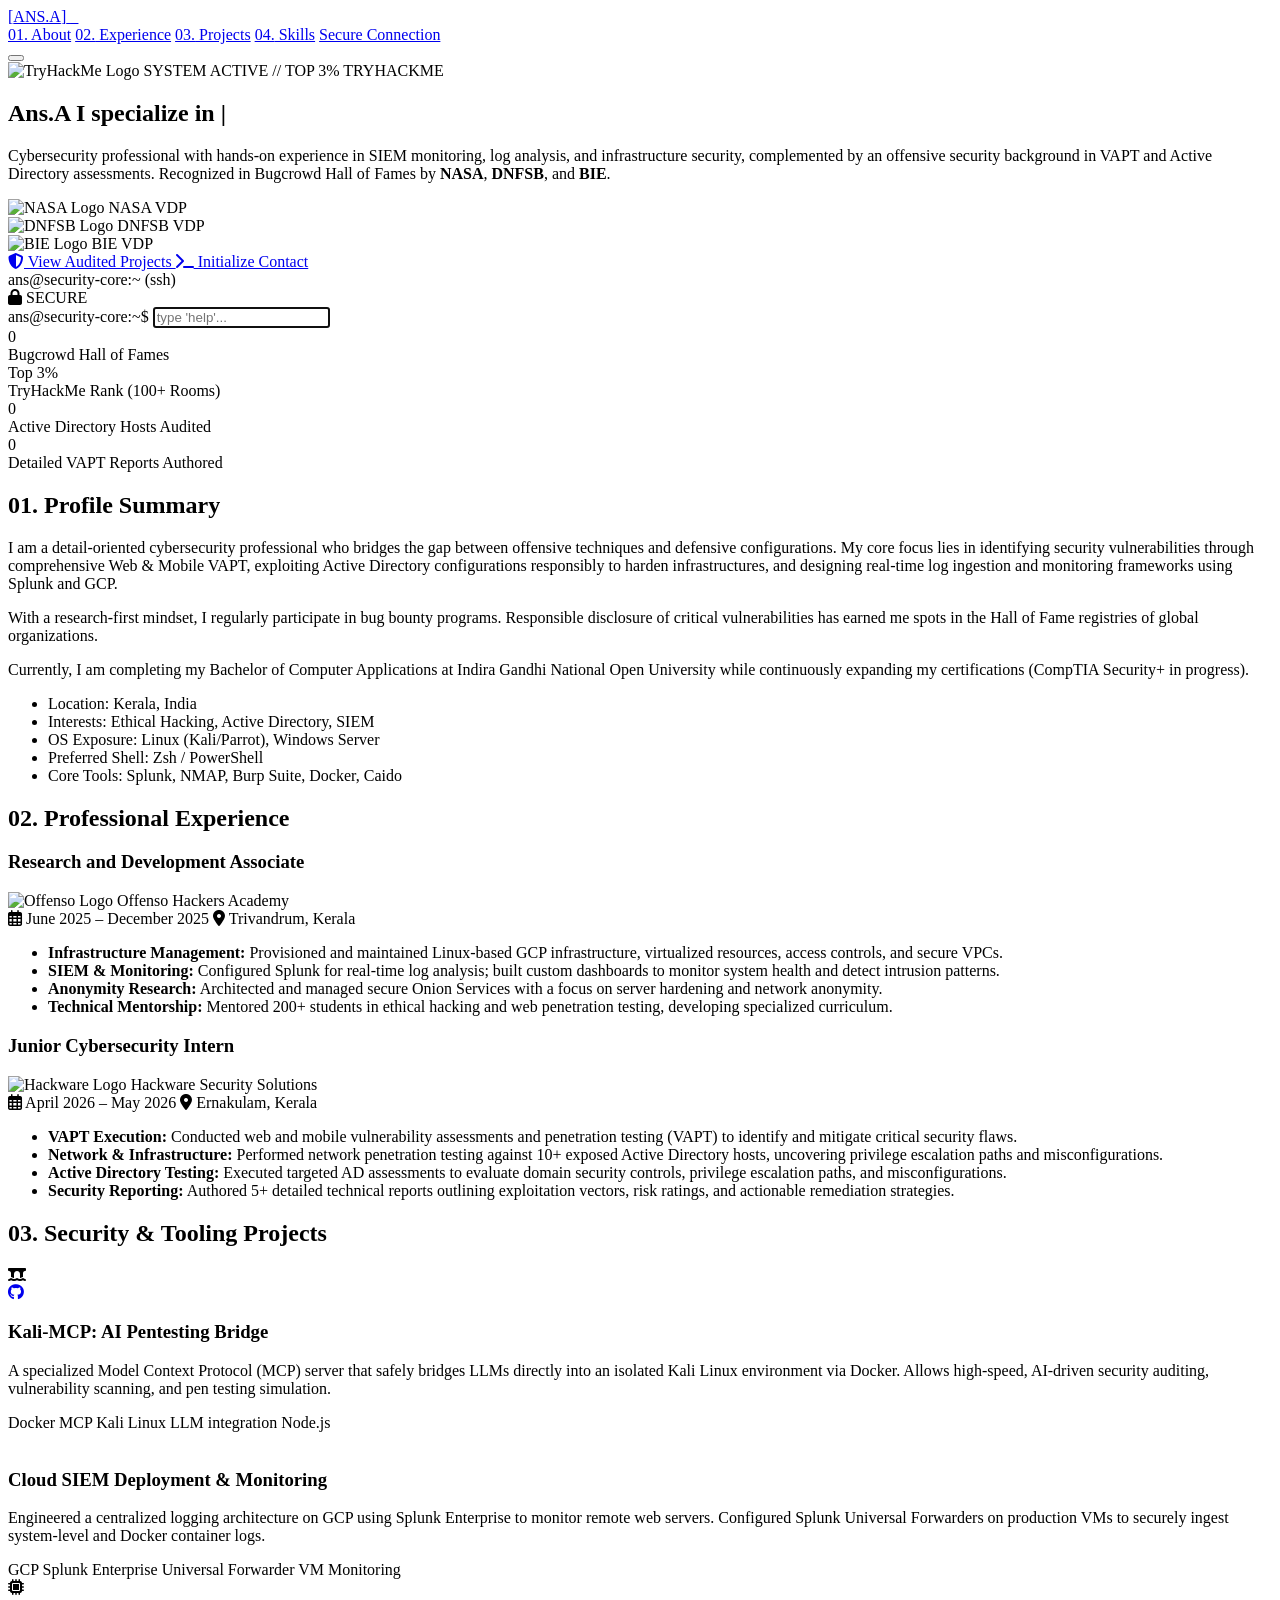
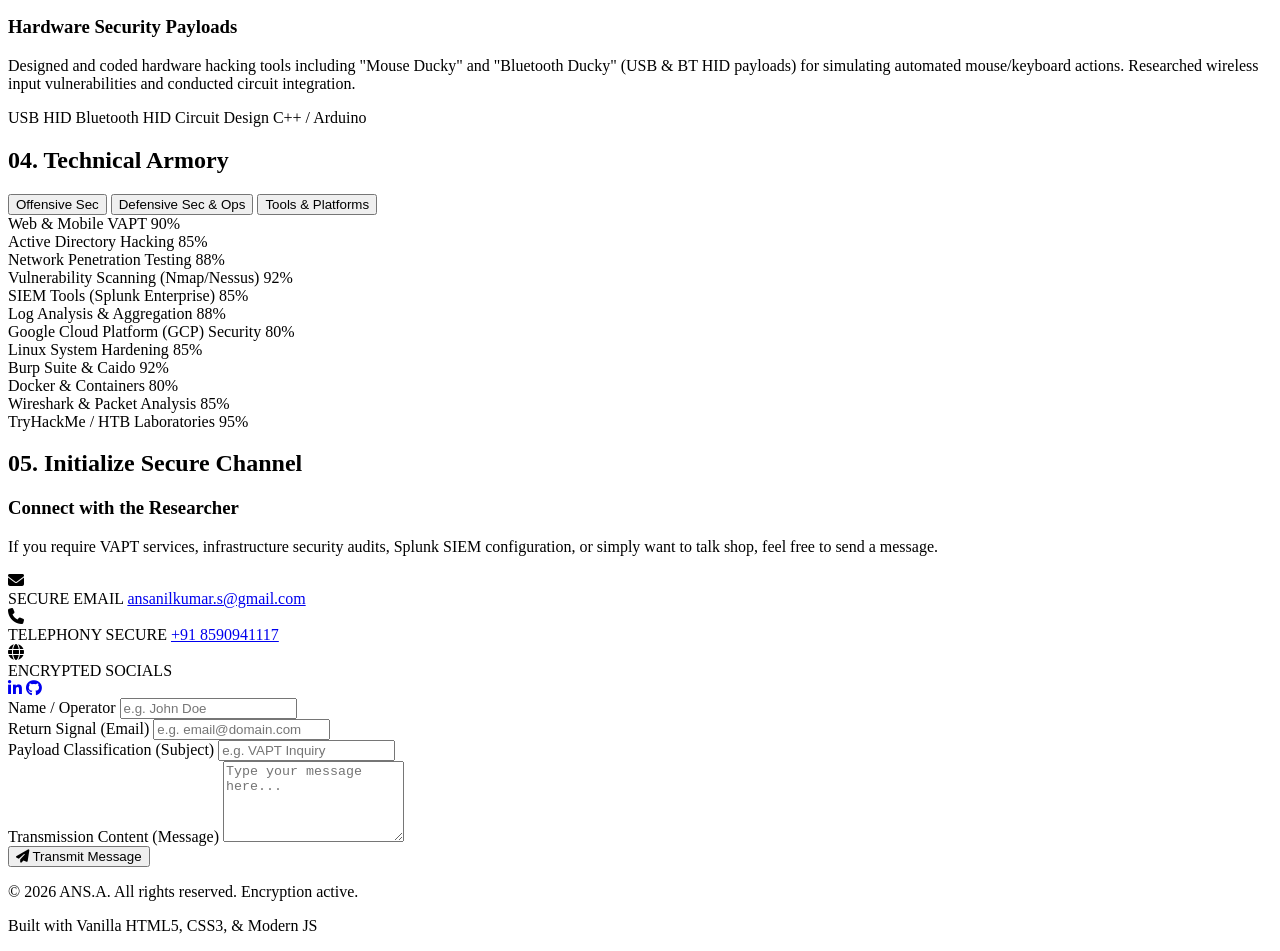
==== index.html @ 5388a801 "Add initial HTML structure for portfolio website This commit adds a complete HTML structure for a cy" ====
<!DOCTYPE html>
<html lang="en">
<head>
    <meta charset="UTF-8">
    <meta name="viewport" content="width=device-width, initial-scale=1.0">
    <meta name="description" content="ANS.A | Cybersecurity Professional & Offensive Security Researcher Portfolio. NASA, DNFSB, BIE Bugcrowd Hall of Famer.">
    <title>ANS.A // Cybersecurity Portfolio</title>
    <!-- Fonts -->
    <link rel="preconnect" href="https://fonts.googleapis.com">
    <link rel="preconnect" href="https://fonts.gstatic.com" crossorigin>
    <link href="https://fonts.googleapis.com/css2?family=Inter:wght@300;400;500;600;700&family=JetBrains+Mono:wght@400;500;700&family=Space+Grotesk:wght@400;500;600;700&display=swap" rel="stylesheet">
    <!-- FontAwesome for Icons -->
    <link rel="stylesheet" href="https://cdnjs.cloudflare.com/ajax/libs/font-awesome/6.4.0/css/all.min.css">
    <!-- Custom Style Sheet -->
    <link rel="stylesheet" href="style.css">
</head>
<body>
    <!-- Cyber Grid Background Overlay -->
    <div class="cyber-grid"></div>
    <div class="glow-orb orb-1"></div>
    <div class="glow-orb orb-2"></div>

    <!-- Header Navigation -->
    <header class="header">
        <div class="container nav-container">
            <a href="#" class="logo">
                <span class="logo-accent">[</span>ANS.A<span class="logo-accent">]</span>
                <span class="cursor-blink">_</span>
            </a>
            
            <nav class="nav-menu" id="navMenu">
                <a href="#about" class="nav-link"><span class="nav-number">01.</span> About</a>
                <a href="#experience" class="nav-link"><span class="nav-number">02.</span> Experience</a>
                <a href="#projects" class="nav-link"><span class="nav-number">03.</span> Projects</a>
                <a href="#skills" class="nav-link"><span class="nav-number">04.</span> Skills</a>
                <a href="#contact" class="nav-link btn-glow-nav">Secure Connection</a>
            </nav>

            <button class="nav-toggle" id="navToggle" aria-label="Toggle menu">
                <span class="bar"></span>
                <span class="bar"></span>
                <span class="bar"></span>
            </button>
        </div>
    </header>

    <!-- Main Content -->
    <main>
        <!-- Hero Section -->
        <section class="hero-section" id="hero">
            <div class="container hero-container">
                <div class="hero-content">
                    <div class="status-indicator">
                        <img src="https://tryhackme.com/static/img/favicon.png" alt="TryHackMe Logo" class="status-icon">
                        <span class="status-dot animate-pulse"></span>
                        <span class="status-text">SYSTEM ACTIVE // TOP 3% TRYHACKME</span>
                    </div>
                    
                    <h1 class="hero-title">
                        Ans.A
                        <span class="hero-subtitle-block">
                            I specialize in <span class="typewriter" id="typewriter"></span><span class="cursor-blink">|</span>
                        </span>
                    </h1>
                    
                    <p class="hero-description">
                        Cybersecurity professional with hands-on experience in SIEM monitoring, log analysis, and infrastructure security, complemented by an offensive security background in VAPT and Active Directory assessments. Recognized in Bugcrowd Hall of Fames by <strong>NASA</strong>, <strong>DNFSB</strong>, and <strong>BIE</strong>.
                    </p>
                    
                    <div class="hall-of-fame-badges">
                        <div class="badge" title="NASA Vulnerability Disclosure Program Hall of Fame">
                            <img src="https://upload.wikimedia.org/wikipedia/commons/e/e5/NASA_logo.svg" alt="NASA Logo" class="badge-img">
                            <span class="badge-text">NASA VDP</span>
                        </div>
                        <div class="badge" title="Defense Nuclear Facilities Safety Board VDP Hall of Fame">
                            <img src="https://upload.wikimedia.org/wikipedia/commons/8/88/Seal_of_the_Defense_Nuclear_Facilities_Safety_Board.png" alt="DNFSB Logo" class="badge-img">
                            <span class="badge-text">DNFSB VDP</span>
                        </div>
                        <div class="badge" title="Bureau of Indian Education VDP Hall of Fame">
                            <img src="https://upload.wikimedia.org/wikipedia/commons/9/91/BureauIndianEducationSeal.png" alt="BIE Logo" class="badge-img">
                            <span class="badge-text">BIE VDP</span>
                        </div>
                    </div>

                    <div class="hero-ctas">
                        <a href="#projects" class="btn btn-primary">
                            <i class="fa-solid fa-shield-halved"></i> View Audited Projects
                        </a>
                        <a href="#contact" class="btn btn-secondary">
                            <i class="fa-solid fa-terminal"></i> Initialize Contact
                        </a>
                    </div>
                </div>

                <!-- Interactive Terminal Widget -->
                <div class="terminal-widget">
                    <div class="terminal-header">
                        <div class="terminal-buttons">
                            <span class="t-btn close"></span>
                            <span class="t-btn minimize"></span>
                            <span class="t-btn maximize"></span>
                        </div>
                        <div class="terminal-title">ans@security-core:~ (ssh)</div>
                        <div class="terminal-status"><i class="fa-solid fa-lock text-green"></i> SECURE</div>
                    </div>
                    <div class="terminal-body" id="terminalBody">
                        <!-- Initial booting log text will be inserted by JS -->
                    </div>
                    <div class="terminal-input-line">
                        <span class="terminal-prompt">ans@security-core:~$</span>
                        <input type="text" id="terminalInput" autocomplete="off" autofocus placeholder="type 'help'...">
                    </div>
                </div>
            </div>
        </section>

        <!-- Stats Section -->
        <section class="stats-section">
            <div class="container stats-grid">
                <div class="stat-card">
                    <div class="stat-value" data-count="3">0</div>
                    <div class="stat-label">Bugcrowd Hall of Fames</div>
                </div>
                <div class="stat-card">
                    <div class="stat-value" data-count="3">Top 3%</div>
                    <div class="stat-label">TryHackMe Rank (100+ Rooms)</div>
                </div>
                <div class="stat-card">
                    <div class="stat-value" data-count="10">0</div>
                    <div class="stat-label">Active Directory Hosts Audited</div>
                </div>
                <div class="stat-card">
                    <div class="stat-value" data-count="5">0</div>
                    <div class="stat-label">Detailed VAPT Reports Authored</div>
                </div>
            </div>
        </section>

        <!-- About Section -->
        <section class="about-section" id="about">
            <div class="container">
                <h2 class="section-title"><span class="title-number">01.</span> Profile Summary</h2>
                <div class="about-grid">
                    <div class="about-text">
                        <p>
                            I am a detail-oriented cybersecurity professional who bridges the gap between offensive techniques and defensive configurations. My core focus lies in identifying security vulnerabilities through comprehensive Web & Mobile VAPT, exploiting Active Directory configurations responsibly to harden infrastructures, and designing real-time log ingestion and monitoring frameworks using Splunk and GCP.
                        </p>
                        <p>
                            With a research-first mindset, I regularly participate in bug bounty programs. Responsible disclosure of critical vulnerabilities has earned me spots in the Hall of Fame registries of global organizations.
                        </p>
                        <p>
                            Currently, I am completing my Bachelor of Computer Applications at Indira Gandhi National Open University while continuously expanding my certifications (CompTIA Security+ in progress).
                        </p>
                    </div>
                    <div class="about-card-display">
                        <div class="terminal-mini-card">
                            <div class="card-bar">
                                <span class="dot"></span><span class="dot"></span><span class="dot"></span>
                            </div>
                            <ul class="meta-list">
                                <li><span class="meta-label">Location:</span> Kerala, India</li>
                                <li><span class="meta-label">Interests:</span> Ethical Hacking, Active Directory, SIEM</li>
                                <li><span class="meta-label">OS Exposure:</span> Linux (Kali/Parrot), Windows Server</li>
                                <li><span class="meta-label">Preferred Shell:</span> Zsh / PowerShell</li>
                                <li><span class="meta-label">Core Tools:</span> Splunk, NMAP, Burp Suite, Docker, Caido</li>
                            </ul>
                        </div>
                    </div>
                </div>
            </div>
        </section>

        <!-- Experience Section -->
        <section class="experience-section" id="experience">
            <div class="container">
                <h2 class="section-title"><span class="title-number">02.</span> Professional Experience</h2>
                <div class="timeline">
                    <!-- Experience 1 -->
                    <div class="timeline-item">
                        <div class="timeline-dot"></div>
                        <div class="timeline-content">
                            <div class="timeline-header-block">
                                <div>
                                    <h3 class="job-title">Research and Development Associate</h3>
                                    <div class="company-row">
                                        <img src="https://www.farhanbinfazil.in/offenso-logo.webp" alt="Offenso Logo" class="company-logo">
                                        <span class="company-name">Offenso Hackers Academy</span>
                                    </div>
                                </div>
                            </div>
                            <div class="job-meta">
                                <span class="job-duration"><i class="fa-regular fa-calendar-days"></i> June 2025 – December 2025</span>
                                <span class="job-location"><i class="fa-solid fa-location-dot"></i> Trivandrum, Kerala</span>
                            </div>
                            <ul class="job-details">
                                <li><strong>Infrastructure Management:</strong> Provisioned and maintained Linux-based GCP infrastructure, virtualized resources, access controls, and secure VPCs.</li>
                                <li><strong>SIEM & Monitoring:</strong> Configured Splunk for real-time log analysis; built custom dashboards to monitor system health and detect intrusion patterns.</li>
                                <li><strong>Anonymity Research:</strong> Architected and managed secure Onion Services with a focus on server hardening and network anonymity.</li>
                                <li><strong>Technical Mentorship:</strong> Mentored 200+ students in ethical hacking and web penetration testing, developing specialized curriculum.</li>
                            </ul>
                        </div>
                    </div>

                    <!-- Experience 2 -->
                    <div class="timeline-item">
                        <div class="timeline-dot"></div>
                        <div class="timeline-content">
                            <div class="timeline-header-block">
                                <div>
                                    <h3 class="job-title">Junior Cybersecurity Intern</h3>
                                    <div class="company-row">
                                        <img src="https://www.farhanbinfazil.in/logo-cyber-security.webp" alt="Hackware Logo" class="company-logo">
                                        <span class="company-name">Hackware Security Solutions</span>
                                    </div>
                                </div>
                            </div>
                            <div class="job-meta">
                                <span class="job-duration"><i class="fa-regular fa-calendar-days"></i> April 2026 – May 2026</span>
                                <span class="job-location"><i class="fa-solid fa-location-dot"></i> Ernakulam, Kerala</span>
                            </div>
                            <ul class="job-details">
                                <li><strong>VAPT Execution:</strong> Conducted web and mobile vulnerability assessments and penetration testing (VAPT) to identify and mitigate critical security flaws.</li>
                                <li><strong>Network & Infrastructure:</strong> Performed network penetration testing against 10+ exposed Active Directory hosts, uncovering privilege escalation paths and misconfigurations.</li>
                                <li><strong>Active Directory Testing:</strong> Executed targeted AD assessments to evaluate domain security controls, privilege escalation paths, and misconfigurations.</li>
                                <li><strong>Security Reporting:</strong> Authored 5+ detailed technical reports outlining exploitation vectors, risk ratings, and actionable remediation strategies.</li>
                            </ul>
                        </div>
                    </div>
                </div>
            </div>
        </section>

        <!-- Projects Section -->
        <section class="projects-section" id="projects">
            <div class="container">
                <h2 class="section-title"><span class="title-number">03.</span> Security & Tooling Projects</h2>
                <div class="projects-grid">
                    <!-- Project 1 -->
                    <div class="project-card">
                        <div class="project-icon-row">
                            <div class="project-icon">
                                <i class="fa-solid fa-bridge-water"></i>
                            </div>
                            <a href="https://github.com/Ans-A-cyber/kali-mcp" target="_blank" class="project-github-link" title="GitHub Repository">
                                <i class="fa-brands fa-github"></i>
                            </a>
                        </div>
                        <h3 class="project-title">Kali-MCP: AI Pentesting Bridge</h3>
                        <p class="project-description">
                            A specialized Model Context Protocol (MCP) server that safely bridges LLMs directly into an isolated Kali Linux environment via Docker. Allows high-speed, AI-driven security auditing, vulnerability scanning, and pen testing simulation.
                        </p>
                        <div class="project-tags">
                            <span>Docker</span>
                            <span>MCP</span>
                            <span>Kali Linux</span>
                            <span>LLM integration</span>
                            <span>Node.js</span>
                        </div>
                    </div>

                    <!-- Project 2 -->
                    <div class="project-card">
                        <div class="project-icon">
                            <i class="fa-solid fa-cloud-check"></i>
                        </div>
                        <h3 class="project-title">Cloud SIEM Deployment & Monitoring</h3>
                        <p class="project-description">
                            Engineered a centralized logging architecture on GCP using Splunk Enterprise to monitor remote web servers. Configured Splunk Universal Forwarders on production VMs to securely ingest system-level and Docker container logs.
                        </p>
                        <div class="project-tags">
                            <span>GCP</span>
                            <span>Splunk Enterprise</span>
                            <span>Universal Forwarder</span>
                            <span>VM Monitoring</span>
                        </div>
                    </div>

                    <!-- Project 3 -->
                    <div class="project-card">
                        <div class="project-icon">
                            <i class="fa-solid fa-microchip"></i>
                        </div>
                        <h3 class="project-title">Hardware Security Payloads</h3>
                        <p class="project-description">
                            Designed and coded hardware hacking tools including "Mouse Ducky" and "Bluetooth Ducky" (USB & BT HID payloads) for simulating automated mouse/keyboard actions. Researched wireless input vulnerabilities and conducted circuit integration.
                        </p>
                        <div class="project-tags">
                            <span>USB HID</span>
                            <span>Bluetooth HID</span>
                            <span>Circuit Design</span>
                            <span>C++ / Arduino</span>
                        </div>
                    </div>
                </div>
            </div>
        </section>

        <!-- Skills Section -->
        <section class="skills-section" id="skills">
            <div class="container">
                <h2 class="section-title"><span class="title-number">04.</span> Technical Armory</h2>
                
                <div class="skills-tabs">
                    <button class="tab-btn active" onclick="switchSkillTab(event, 'offensive')">Offensive Sec</button>
                    <button class="tab-btn" onclick="switchSkillTab(event, 'defensive')">Defensive Sec & Ops</button>
                    <button class="tab-btn" onclick="switchSkillTab(event, 'platforms')">Tools & Platforms</button>
                </div>

                <div class="skills-content">
                    <!-- Offensive Tab -->
                    <div class="skills-panel active" id="offensive">
                        <div class="skills-grid">
                            <div class="skill-item">
                                <div class="skill-name-row">
                                    <span>Web & Mobile VAPT</span>
                                    <span class="skill-percent">90%</span>
                                </div>
                                <div class="skill-bar"><div class="skill-progress" style="width: 90%"></div></div>
                            </div>
                            <div class="skill-item">
                                <div class="skill-name-row">
                                    <span>Active Directory Hacking</span>
                                    <span class="skill-percent">85%</span>
                                </div>
                                <div class="skill-bar"><div class="skill-progress" style="width: 85%"></div></div>
                            </div>
                            <div class="skill-item">
                                <div class="skill-name-row">
                                    <span>Network Penetration Testing</span>
                                    <span class="skill-percent">88%</span>
                                </div>
                                <div class="skill-bar"><div class="skill-progress" style="width: 88%"></div></div>
                            </div>
                            <div class="skill-item">
                                <div class="skill-name-row">
                                    <span>Vulnerability Scanning (Nmap/Nessus)</span>
                                    <span class="skill-percent">92%</span>
                                </div>
                                <div class="skill-bar"><div class="skill-progress" style="width: 92%"></div></div>
                            </div>
                        </div>
                    </div>

                    <!-- Defensive Tab -->
                    <div class="skills-panel" id="defensive">
                        <div class="skills-grid">
                            <div class="skill-item">
                                <div class="skill-name-row">
                                    <span>SIEM Tools (Splunk Enterprise)</span>
                                    <span class="skill-percent">85%</span>
                                </div>
                                <div class="skill-bar"><div class="skill-progress" style="width: 85%"></div></div>
                            </div>
                            <div class="skill-item">
                                <div class="skill-name-row">
                                    <span>Log Analysis & Aggregation</span>
                                    <span class="skill-percent">88%</span>
                                </div>
                                <div class="skill-bar"><div class="skill-progress" style="width: 88%"></div></div>
                            </div>
                            <div class="skill-item">
                                <div class="skill-name-row">
                                    <span>Google Cloud Platform (GCP) Security</span>
                                    <span class="skill-percent">80%</span>
                                </div>
                                <div class="skill-bar"><div class="skill-progress" style="width: 80%"></div></div>
                            </div>
                            <div class="skill-item">
                                <div class="skill-name-row">
                                    <span>Linux System Hardening</span>
                                    <span class="skill-percent">85%</span>
                                </div>
                                <div class="skill-bar"><div class="skill-progress" style="width: 85%"></div></div>
                            </div>
                        </div>
                    </div>

                    <!-- Platforms Tab -->
                    <div class="skills-panel" id="platforms">
                        <div class="skills-grid">
                            <div class="skill-item">
                                <div class="skill-name-row">
                                    <span>Burp Suite & Caido</span>
                                    <span class="skill-percent">92%</span>
                                </div>
                                <div class="skill-bar"><div class="skill-progress" style="width: 92%"></div></div>
                            </div>
                            <div class="skill-item">
                                <div class="skill-name-row">
                                    <span>Docker & Containers</span>
                                    <span class="skill-percent">80%</span>
                                </div>
                                <div class="skill-bar"><div class="skill-progress" style="width: 80%"></div></div>
                            </div>
                            <div class="skill-item">
                                <div class="skill-name-row">
                                    <span>Wireshark & Packet Analysis</span>
                                    <span class="skill-percent">85%</span>
                                </div>
                                <div class="skill-bar"><div class="skill-progress" style="width: 85%"></div></div>
                            </div>
                            <div class="skill-item">
                                <div class="skill-name-row">
                                    <span>TryHackMe / HTB Laboratories</span>
                                    <span class="skill-percent">95%</span>
                                </div>
                                <div class="skill-bar"><div class="skill-progress" style="width: 95%"></div></div>
                            </div>
                        </div>
                    </div>
                </div>
            </div>
        </section>

        <!-- Contact Section -->
        <section class="contact-section" id="contact">
            <div class="container">
                <h2 class="section-title"><span class="title-number">05.</span> Initialize Secure Channel</h2>
                <div class="contact-container">
                    <div class="contact-info">
                        <h3>Connect with the Researcher</h3>
                        <p class="contact-intro">
                            If you require VAPT services, infrastructure security audits, Splunk SIEM configuration, or simply want to talk shop, feel free to send a message.
                        </p>
                        <div class="contact-methods">
                            <div class="method-item">
                                <i class="fa-solid fa-envelope method-icon"></i>
                                <div>
                                    <span class="method-label">SECURE EMAIL</span>
                                    <a href="mailto:ansanilkumar.s@gmail.com" class="method-value">ansanilkumar.s@gmail.com</a>
                                </div>
                            </div>
                            <div class="method-item">
                                <i class="fa-solid fa-phone method-icon"></i>
                                <div>
                                    <span class="method-label">TELEPHONY SECURE</span>
                                    <a href="tel:+918590941117" class="method-value">+91 8590941117</a>
                                </div>
                            </div>
                            <div class="method-item">
                                <i class="fa-solid fa-globe method-icon"></i>
                                <div>
                                    <span class="method-label">ENCRYPTED SOCIALS</span>
                                    <div class="social-links">
                                        <a href="https://www.linkedin.com/in/ans-anilkumar" target="_blank" title="LinkedIn"><i class="fa-brands fa-linkedin-in"></i></a>
                                        <a href="https://github.com/Ans-A-cyber" target="_blank" title="GitHub"><i class="fa-brands fa-github"></i></a>
                                    </div>
                                </div>
                            </div>
                        </div>
                    </div>

                    <!-- Contact Form Formspree -->
                    <div class="contact-form-wrapper">
                        <form id="contactForm" action="https://formspree.io/f/mqakvjgo" method="POST" class="contact-form">
                            <div class="form-row">
                                <div class="form-group">
                                    <label for="name">Name / Operator</label>
                                    <input type="text" id="name" name="name" required placeholder="e.g. John Doe">
                                </div>
                                <div class="form-group">
                                    <label for="email">Return Signal (Email)</label>
                                    <input type="email" id="email" name="_replyto" required placeholder="e.g. email@domain.com">
                                </div>
                            </div>
                            <div class="form-group">
                                <label for="subject">Payload Classification (Subject)</label>
                                <input type="text" id="subject" name="subject" required placeholder="e.g. VAPT Inquiry">
                            </div>
                            <div class="form-group">
                                <label for="message">Transmission Content (Message)</label>
                                <textarea id="message" name="message" rows="5" required placeholder="Type your message here..."></textarea>
                            </div>
                            <button type="submit" class="btn btn-primary btn-submit">
                                <i class="fa-solid fa-paper-plane"></i> Transmit Message
                            </button>
                            <div id="formStatus" class="form-status"></div>
                        </form>
                    </div>
                </div>
            </div>
        </section>
    </main>

    <!-- Footer -->
    <footer class="footer">
        <div class="container footer-container">
            <p class="footer-copy">&copy; 2026 ANS.A. All rights reserved. Encryption active.</p>
            <p class="footer-tech">Built with Vanilla HTML5, CSS3, & Modern JS</p>
        </div>
    </footer>

    <!-- JavaScript -->
    <script src="script.js"></script>
</body>
</html>
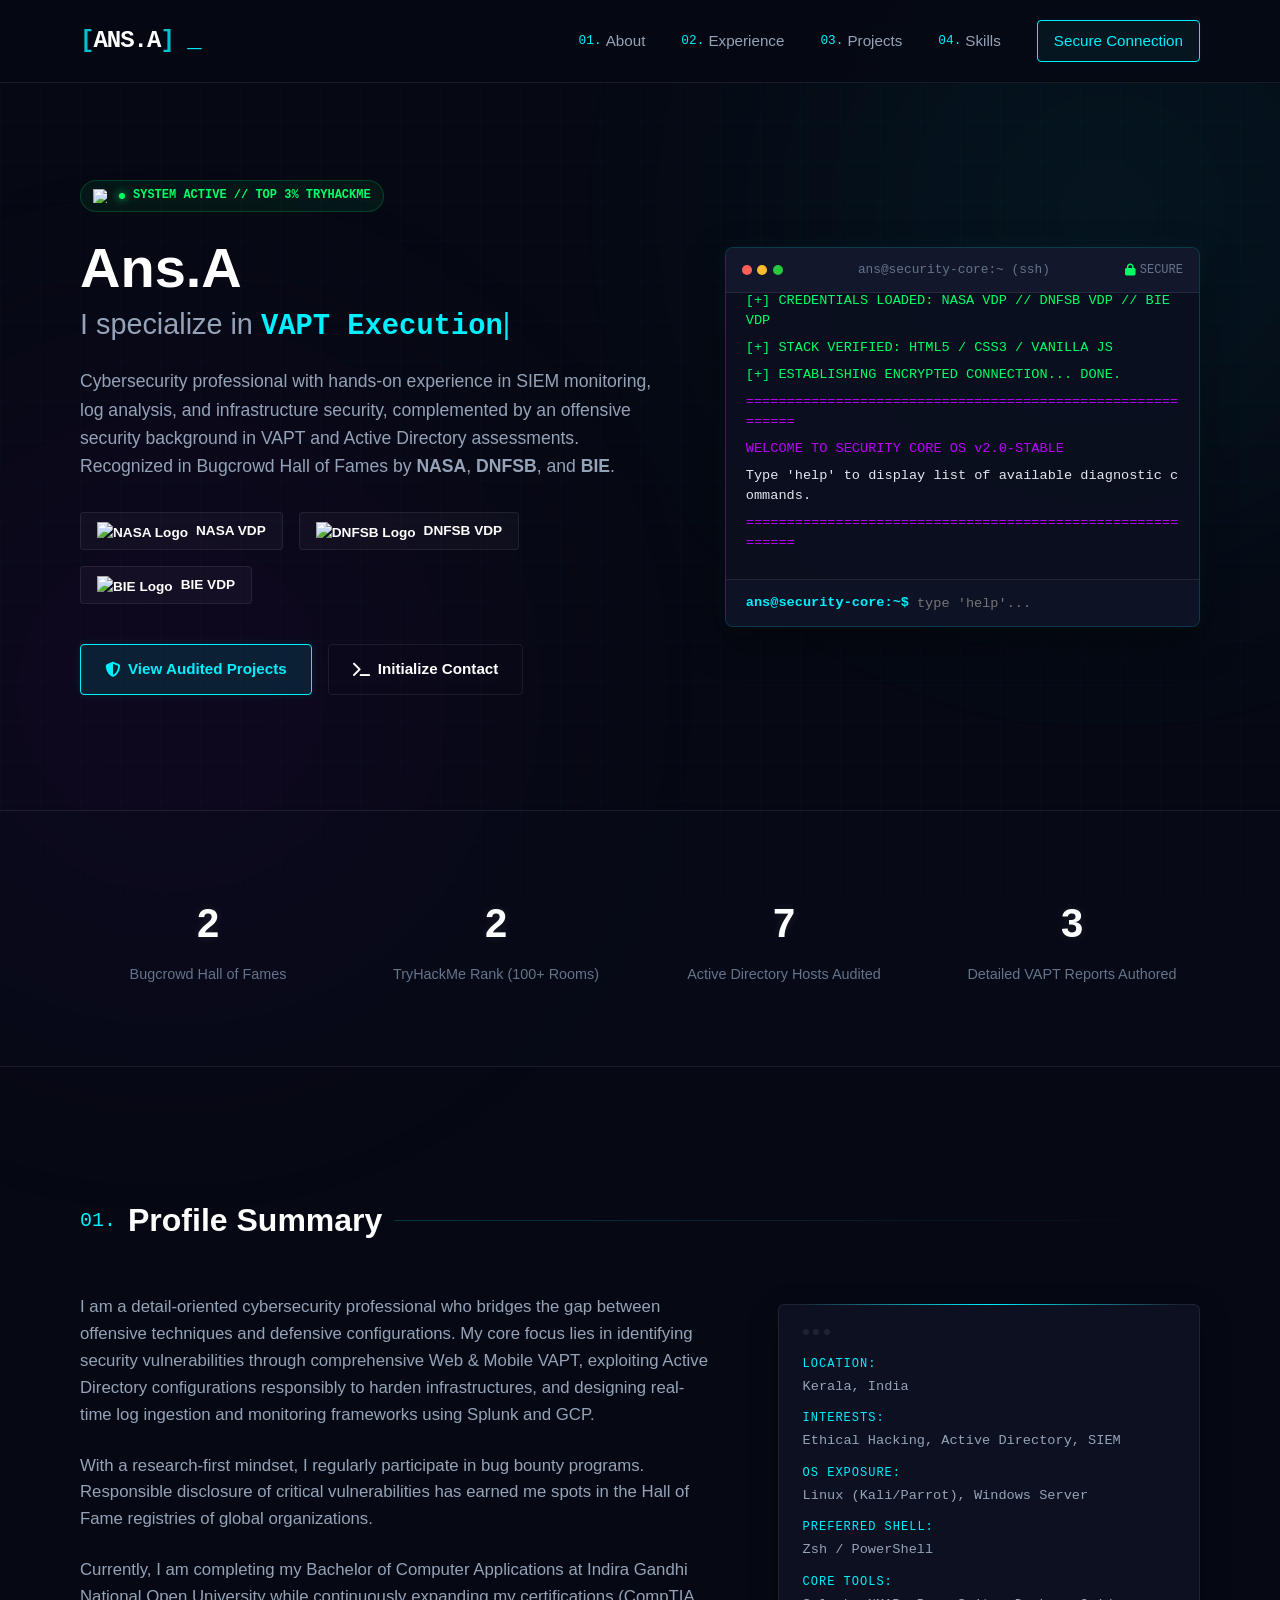
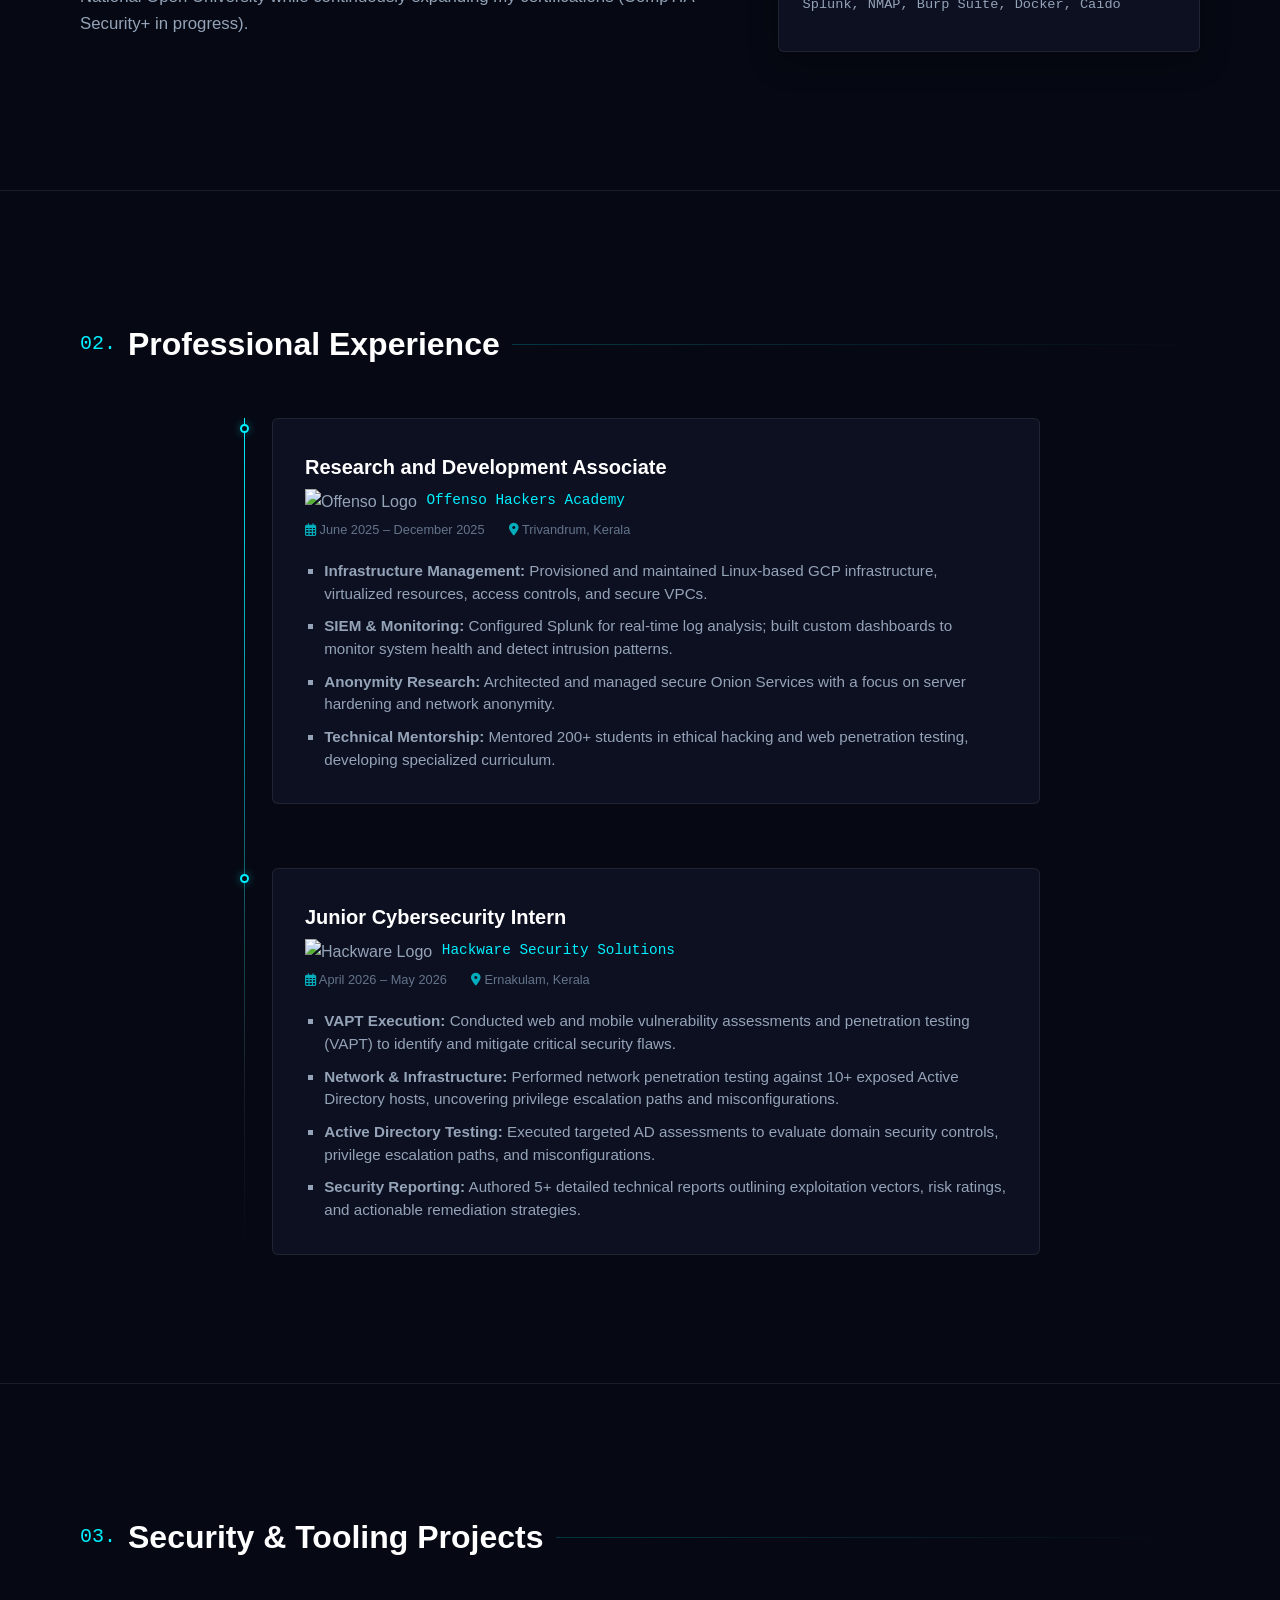
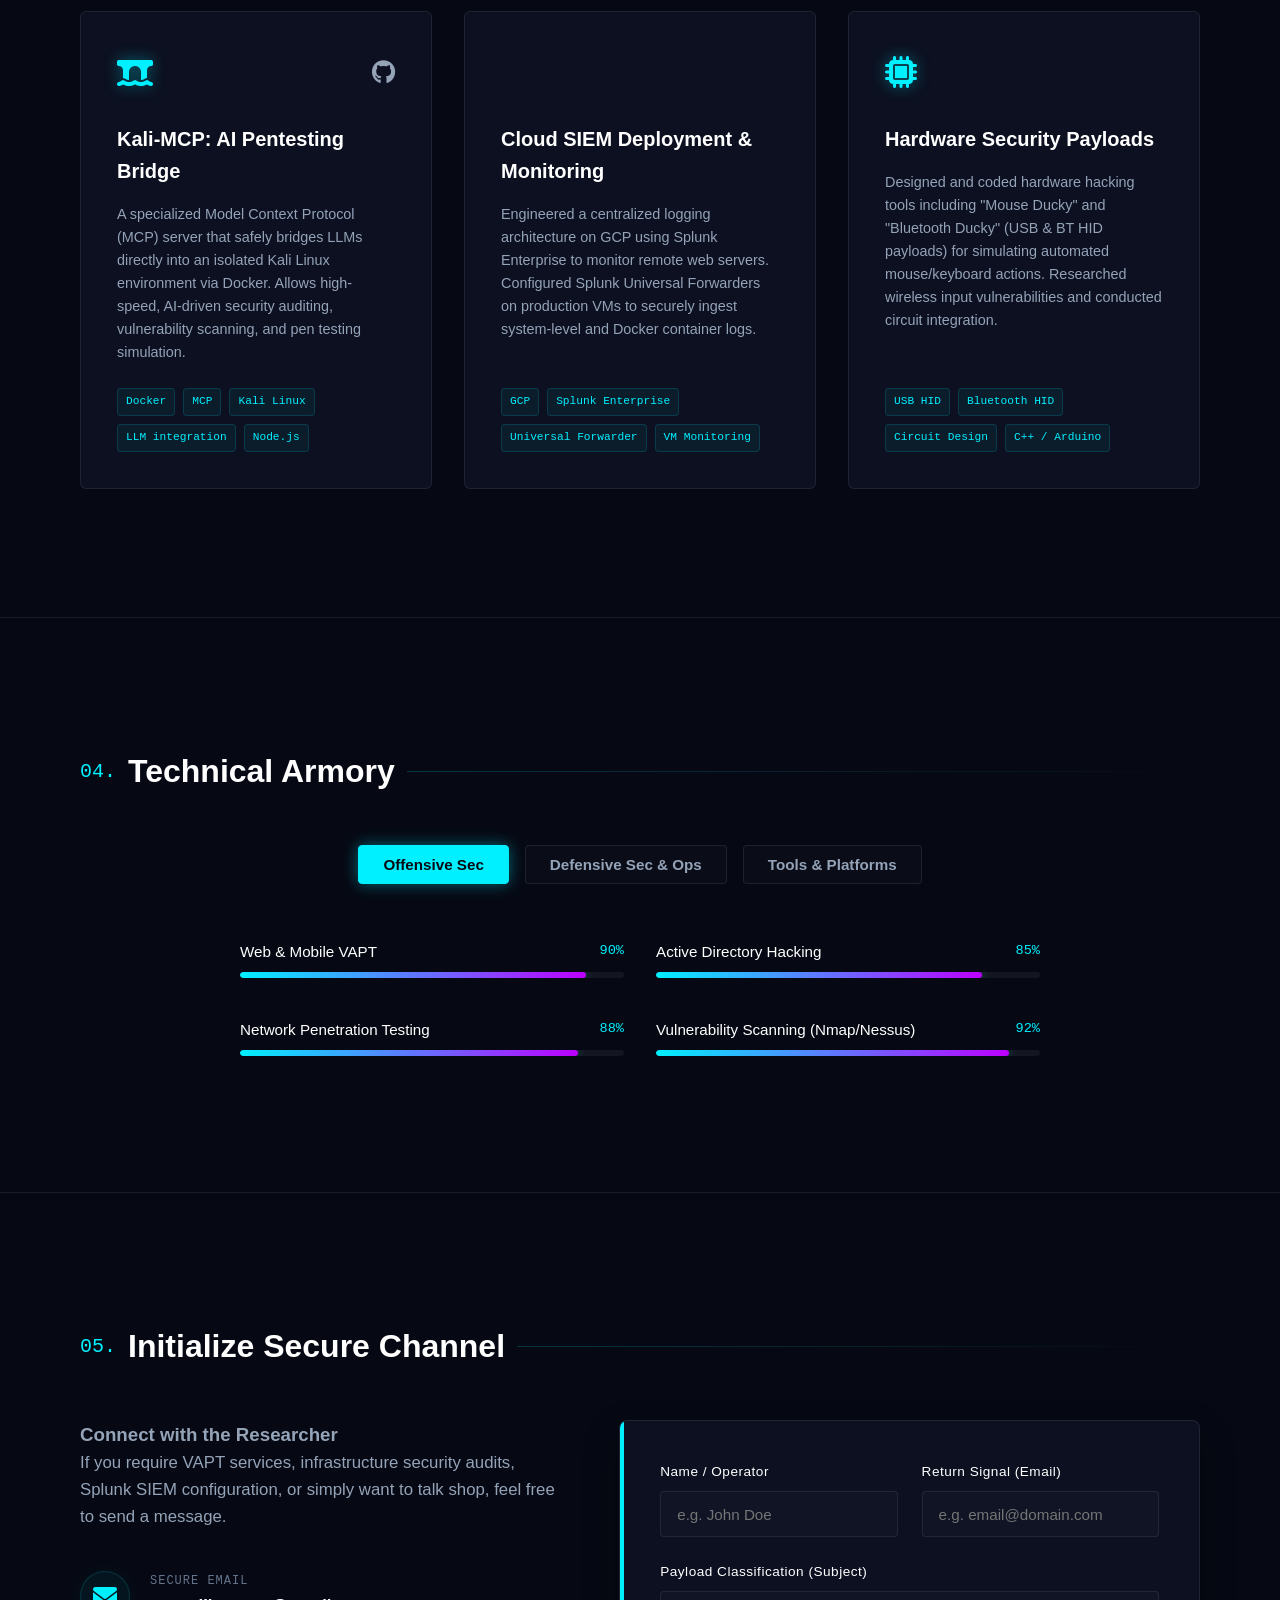
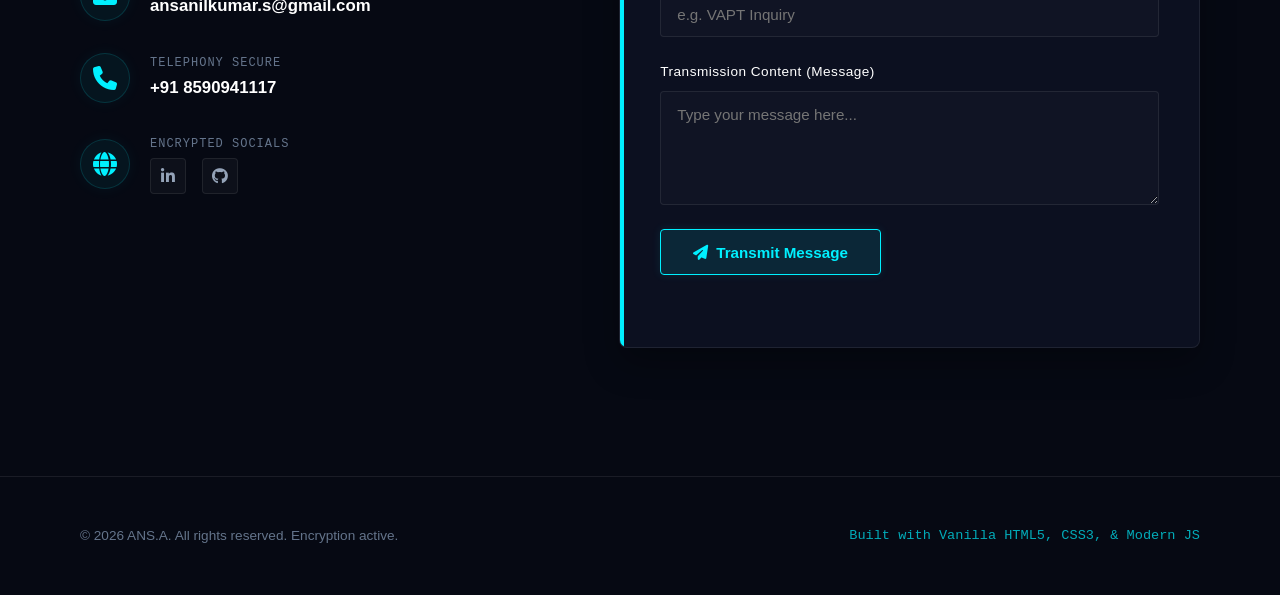
==== commit 4cf83d5f: "Update TryHackMe logo in hero section" ====
--- a/index.html
+++ b/index.html
@@ -51,7 +51,7 @@
             <div class="container hero-container">
                 <div class="hero-content">
                     <div class="status-indicator">
-                        <img src="https://tryhackme.com/static/img/favicon.png" alt="TryHackMe Logo" class="status-icon">
+                        <img src="https://tryhackme.com/img/logo/THMlogo-gray_scale.png" alt="TryHackMe Logo" class="status-icon">
                         <span class="status-dot animate-pulse"></span>
                         <span class="status-text">SYSTEM ACTIVE // TOP 3% TRYHACKME</span>
                     </div>
--- a/style.css
+++ b/style.css
@@ -0,0 +1,1290 @@
+/* Custom CSS Design System - ANS.A Cybersecurity Portfolio */
+
+:root {
+    /* Color Palette */
+    --bg-base: #060913;
+    --bg-surface: #0c1020;
+    --bg-card: #12182e;
+    --bg-card-hover: #18203c;
+    
+    --primary: #00f0ff;
+    --primary-glow: rgba(0, 240, 255, 0.4);
+    --secondary: #bd00ff;
+    --secondary-glow: rgba(189, 0, 255, 0.4);
+    --success: #00ff66;
+    --success-glow: rgba(0, 255, 102, 0.4);
+    --warning: #ffb700;
+    --error: #ff3b30;
+    
+    --text-primary: #ffffff;
+    --text-secondary: #94a3b8;
+    --text-muted: #64748b;
+    
+    --border-color: rgba(255, 255, 255, 0.08);
+    --border-glow-cyan: rgba(0, 240, 255, 0.2);
+    
+    /* Typography */
+    --font-sans: 'Inter', -apple-system, BlinkMacSystemFont, "Segoe UI", Roboto, sans-serif;
+    --font-display: 'Space Grotesk', sans-serif;
+    --font-mono: 'JetBrains Mono', 'Fira Code', monospace;
+    
+    /* Layout & Transitions */
+    --max-width: 1200px;
+    --transition-fast: 0.2s cubic-bezier(0.4, 0, 0.2, 1);
+    --transition-smooth: 0.4s cubic-bezier(0.4, 0, 0.2, 1);
+}
+
+/* CSS Reset */
+*, *::before, *::after {
+    box-sizing: border-box;
+    margin: 0;
+    padding: 0;
+}
+
+html {
+    scroll-behavior: smooth;
+    font-size: 16px;
+}
+
+body {
+    background-color: var(--bg-base);
+    color: var(--text-secondary);
+    font-family: var(--font-sans);
+    line-height: 1.6;
+    overflow-x: hidden;
+    position: relative;
+}
+
+a {
+    color: inherit;
+    text-decoration: none;
+    transition: var(--transition-fast);
+}
+
+ul, ol {
+    list-style: none;
+}
+
+img {
+    max-width: 100%;
+    display: block;
+}
+
+button, input, textarea {
+    font-family: inherit;
+    background: none;
+    border: none;
+    outline: none;
+}
+
+/* Scrollbar styling */
+::-webkit-scrollbar {
+    width: 8px;
+}
+::-webkit-scrollbar-track {
+    background: var(--bg-base);
+}
+::-webkit-scrollbar-thumb {
+    background: var(--bg-card);
+    border-radius: 4px;
+    border: 2px solid var(--bg-base);
+}
+::-webkit-scrollbar-thumb:hover {
+    background: var(--primary);
+}
+
+/* Grid & Glow Effects */
+.cyber-grid {
+    position: fixed;
+    top: 0;
+    left: 0;
+    width: 100vw;
+    height: 100vh;
+    background-size: 40px 40px;
+    background-image: 
+        linear-gradient(to right, rgba(0, 240, 255, 0.02) 1px, transparent 1px),
+        linear-gradient(to bottom, rgba(0, 240, 255, 0.02) 1px, transparent 1px);
+    z-index: -2;
+    pointer-events: none;
+}
+
+.glow-orb {
+    position: fixed;
+    width: 600px;
+    height: 600px;
+    border-radius: 50%;
+    filter: blur(140px);
+    opacity: 0.06;
+    z-index: -1;
+    pointer-events: none;
+}
+
+.orb-1 {
+    background: var(--primary);
+    top: -10%;
+    right: -10%;
+}
+
+.orb-2 {
+    background: var(--secondary);
+    bottom: -10%;
+    left: -10%;
+}
+
+/* Utility Classes */
+.container {
+    width: 90%;
+    max-width: var(--max-width);
+    margin: 0 auto;
+    padding: 0 1rem;
+}
+
+.text-cyan { color: var(--primary); }
+.text-purple { color: var(--secondary); }
+.text-green { color: var(--success); }
+.text-yellow { color: var(--warning); }
+.text-red { color: var(--error); }
+
+.animate-pulse {
+    animation: pulse 2s infinite ease-in-out;
+}
+
+@keyframes pulse {
+    0%, 100% { opacity: 0.4; }
+    50% { opacity: 1; }
+}
+
+/* Buttons */
+.btn {
+    display: inline-flex;
+    align-items: center;
+    gap: 0.5rem;
+    padding: 0.75rem 1.5rem;
+    border-radius: 4px;
+    font-family: var(--font-display);
+    font-weight: 600;
+    cursor: pointer;
+    transition: var(--transition-smooth);
+    font-size: 0.95rem;
+}
+
+.btn-primary {
+    background: rgba(0, 240, 255, 0.1);
+    color: var(--primary);
+    border: 1px solid var(--primary);
+    box-shadow: 0 0 10px rgba(0, 240, 255, 0.1);
+}
+
+.btn-primary:hover {
+    background: var(--primary);
+    color: var(--bg-base);
+    box-shadow: 0 0 20px var(--primary-glow);
+    transform: translateY(-2px);
+}
+
+.btn-secondary {
+    background: transparent;
+    color: var(--text-primary);
+    border: 1px solid var(--border-color);
+}
+
+.btn-secondary:hover {
+    border-color: var(--primary);
+    color: var(--primary);
+    transform: translateY(-2px);
+}
+
+/* Section Styling */
+.section-title {
+    font-family: var(--font-display);
+    color: var(--text-primary);
+    font-size: 2rem;
+    font-weight: 700;
+    margin-bottom: 3rem;
+    display: flex;
+    align-items: center;
+    gap: 0.75rem;
+}
+
+.section-title::after {
+    content: '';
+    display: block;
+    height: 1px;
+    flex-grow: 1;
+    background: linear-gradient(to right, var(--border-glow-cyan), transparent);
+}
+
+.title-number {
+    font-family: var(--font-mono);
+    color: var(--primary);
+    font-size: 1.25rem;
+    font-weight: 500;
+}
+
+/* Header & Nav */
+.header {
+    position: fixed;
+    top: 0;
+    left: 0;
+    width: 100%;
+    z-index: 100;
+    background: rgba(6, 9, 19, 0.85);
+    backdrop-filter: blur(12px);
+    border-bottom: 1px solid var(--border-color);
+    padding: 1.25rem 0;
+    transition: var(--transition-smooth);
+}
+
+.nav-container {
+    display: flex;
+    justify-content: space-between;
+    align-items: center;
+}
+
+.logo {
+    font-family: var(--font-mono);
+    font-weight: 700;
+    font-size: 1.5rem;
+    color: var(--text-primary);
+    letter-spacing: -1px;
+}
+
+.logo-accent {
+    color: var(--primary);
+    opacity: 0.8;
+}
+
+.cursor-blink {
+    animation: blink 1s step-end infinite;
+    color: var(--primary);
+}
+
+@keyframes blink {
+    from, to { color: transparent; }
+    50% { color: var(--primary); }
+}
+
+.nav-menu {
+    display: flex;
+    align-items: center;
+    gap: 2.25rem;
+}
+
+.nav-link {
+    font-family: var(--font-display);
+    font-size: 0.95rem;
+    font-weight: 500;
+    color: var(--text-secondary);
+    display: flex;
+    align-items: center;
+    gap: 0.25rem;
+}
+
+.nav-link:hover {
+    color: var(--primary);
+}
+
+.nav-number {
+    font-family: var(--font-mono);
+    color: var(--primary);
+    font-size: 0.8rem;
+}
+
+.btn-glow-nav {
+    padding: 0.5rem 1rem;
+    border: 1px solid var(--primary);
+    border-radius: 4px;
+    background: rgba(0, 240, 255, 0.05);
+    color: var(--primary) !important;
+    box-shadow: 0 0 10px rgba(0, 240, 255, 0.05);
+}
+
+.btn-glow-nav:hover {
+    background: var(--primary);
+    color: var(--bg-base) !important;
+    box-shadow: 0 0 15px var(--primary-glow);
+}
+
+.nav-toggle {
+    display: none;
+    flex-direction: column;
+    justify-content: space-between;
+    width: 24px;
+    height: 18px;
+    cursor: pointer;
+}
+
+.nav-toggle .bar {
+    width: 100%;
+    height: 2px;
+    background-color: var(--text-primary);
+    transition: var(--transition-fast);
+}
+
+/* Hero Section */
+.hero-section {
+    padding: 10rem 0 6rem 0;
+    min-height: 90vh;
+    display: flex;
+    align-items: center;
+}
+
+.hero-container {
+    display: grid;
+    grid-template-columns: 1.1fr 0.9fr;
+    gap: 4rem;
+    align-items: center;
+}
+
+.status-indicator {
+    display: inline-flex;
+    align-items: center;
+    gap: 0.5rem;
+    padding: 0.35rem 0.75rem;
+    background: rgba(0, 255, 102, 0.06);
+    border: 1px solid rgba(0, 255, 102, 0.2);
+    border-radius: 20px;
+    font-family: var(--font-mono);
+    font-size: 0.75rem;
+    font-weight: 600;
+    color: var(--success);
+    margin-bottom: 1.5rem;
+}
+
+.status-dot {
+    width: 6px;
+    height: 6px;
+    background-color: var(--success);
+    border-radius: 50%;
+    box-shadow: 0 0 8px var(--success);
+}
+
+.hero-title {
+    font-family: var(--font-display);
+    color: var(--text-primary);
+    font-size: 3.5rem;
+    font-weight: 700;
+    line-height: 1.15;
+    margin-bottom: 1.5rem;
+}
+
+.hero-subtitle-block {
+    display: block;
+    font-size: 1.8rem;
+    color: var(--text-secondary);
+    font-weight: 500;
+    margin-top: 0.5rem;
+}
+
+.typewriter {
+    color: var(--primary);
+    font-family: var(--font-mono);
+    font-weight: 600;
+}
+
+.hero-description {
+    font-size: 1.1rem;
+    margin-bottom: 2rem;
+    max-width: 580px;
+}
+
+.hall-of-fame-badges {
+    display: flex;
+    gap: 1rem;
+    margin-bottom: 2.5rem;
+    flex-wrap: wrap;
+}
+
+.badge {
+    display: inline-flex;
+    align-items: center;
+    gap: 0.5rem;
+    background: rgba(255, 255, 255, 0.03);
+    border: 1px solid var(--border-color);
+    padding: 0.45rem 1rem;
+    border-radius: 4px;
+    font-family: var(--font-display);
+    font-size: 0.85rem;
+    font-weight: 600;
+    color: var(--text-primary);
+    transition: var(--transition-fast);
+}
+
+.badge:hover {
+    border-color: var(--primary);
+    background: rgba(0, 240, 255, 0.05);
+    box-shadow: 0 0 10px rgba(0, 240, 255, 0.1);
+}
+
+.badge-icon {
+    font-size: 1rem;
+}
+
+.hero-ctas {
+    display: flex;
+    gap: 1rem;
+}
+
+/* Terminal Widget */
+.terminal-widget {
+    background: rgba(12, 16, 32, 0.85);
+    border: 1px solid var(--border-glow-cyan);
+    border-radius: 8px;
+    overflow: hidden;
+    box-shadow: 0 15px 35px rgba(0, 0, 0, 0.5), 0 0 20px rgba(0, 240, 255, 0.05);
+    backdrop-filter: blur(10px);
+    display: flex;
+    flex-direction: column;
+    height: 380px;
+}
+
+.terminal-header {
+    background: rgba(18, 24, 46, 0.95);
+    border-bottom: 1px solid var(--border-color);
+    padding: 0.75rem 1rem;
+    display: flex;
+    align-items: center;
+    justify-content: space-between;
+}
+
+.terminal-buttons {
+    display: flex;
+    gap: 0.35rem;
+}
+
+.t-btn {
+    width: 10px;
+    height: 10px;
+    border-radius: 50%;
+    display: inline-block;
+}
+
+.t-btn.close { background: #ff5f56; }
+.t-btn.minimize { background: #ffbd2e; }
+.t-btn.maximize { background: #27c93f; }
+
+.terminal-title {
+    font-family: var(--font-mono);
+    font-size: 0.8rem;
+    color: var(--text-muted);
+}
+
+.terminal-status {
+    font-family: var(--font-mono);
+    font-size: 0.75rem;
+    display: flex;
+    align-items: center;
+    gap: 0.25rem;
+    color: var(--text-muted);
+}
+
+.terminal-body {
+    padding: 1.25rem;
+    flex-grow: 1;
+    overflow-y: auto;
+    font-family: var(--font-mono);
+    font-size: 0.85rem;
+    line-height: 1.5;
+    color: #e2e8f0;
+}
+
+.terminal-line {
+    margin-bottom: 0.4rem;
+    white-space: pre-wrap;
+    word-break: break-all;
+}
+
+.terminal-input-line {
+    padding: 0.75rem 1.25rem;
+    border-top: 1px solid var(--border-color);
+    background: rgba(18, 24, 46, 0.5);
+    display: flex;
+    align-items: center;
+    gap: 0.5rem;
+}
+
+.terminal-prompt {
+    color: var(--primary);
+    font-family: var(--font-mono);
+    font-size: 0.85rem;
+    font-weight: 600;
+}
+
+#terminalInput {
+    flex-grow: 1;
+    color: #ffffff;
+    font-family: var(--font-mono);
+    font-size: 0.85rem;
+    caret-color: var(--primary);
+}
+
+/* Stats Section */
+.stats-section {
+    padding: 4rem 0;
+    border-top: 1px solid var(--border-color);
+    border-bottom: 1px solid var(--border-color);
+    background: rgba(12, 16, 32, 0.3);
+}
+
+.stats-grid {
+    display: grid;
+    grid-template-columns: repeat(4, 1fr);
+    gap: 2rem;
+    text-align: center;
+}
+
+.stat-card {
+    padding: 1rem;
+}
+
+.stat-value {
+    font-family: var(--font-display);
+    font-size: 2.5rem;
+    font-weight: 700;
+    color: var(--text-primary);
+    margin-bottom: 0.5rem;
+    text-shadow: 0 0 10px rgba(255, 255, 255, 0.1);
+}
+
+.stat-label {
+    font-size: 0.9rem;
+    color: var(--text-muted);
+    font-weight: 500;
+}
+
+/* About / Profile */
+.about-section {
+    padding: 8rem 0;
+}
+
+.about-grid {
+    display: grid;
+    grid-template-columns: 1.2fr 0.8fr;
+    gap: 4rem;
+    align-items: center;
+}
+
+.about-text p {
+    margin-bottom: 1.5rem;
+    font-size: 1.05rem;
+}
+
+.about-card-display {
+    position: relative;
+}
+
+.terminal-mini-card {
+    background: var(--bg-surface);
+    border: 1px solid var(--border-color);
+    border-radius: 6px;
+    padding: 1.5rem;
+    box-shadow: 0 10px 30px rgba(0, 0, 0, 0.3);
+    position: relative;
+}
+
+.terminal-mini-card::before {
+    content: '';
+    position: absolute;
+    top: -1px;
+    left: 20px;
+    right: 20px;
+    height: 1px;
+    background: linear-gradient(90deg, transparent, var(--primary), transparent);
+}
+
+.card-bar {
+    display: flex;
+    gap: 0.3rem;
+    margin-bottom: 1.25rem;
+}
+
+.card-bar .dot {
+    width: 6px;
+    height: 6px;
+    background: var(--border-color);
+    border-radius: 50%;
+}
+
+.meta-list li {
+    font-family: var(--font-mono);
+    font-size: 0.85rem;
+    margin-bottom: 0.75rem;
+    display: flex;
+    flex-direction: column;
+}
+
+.meta-label {
+    color: var(--primary);
+    font-weight: 500;
+    margin-bottom: 0.1rem;
+    font-size: 0.75rem;
+    letter-spacing: 1px;
+    text-transform: uppercase;
+}
+
+/* Timeline / Experience */
+.experience-section {
+    padding: 8rem 0;
+    background: rgba(8, 12, 24, 0.4);
+    border-top: 1px solid var(--border-color);
+    border-bottom: 1px solid var(--border-color);
+}
+
+.timeline {
+    position: relative;
+    max-width: 800px;
+    margin: 0 auto;
+    padding-left: 2rem;
+}
+
+.timeline::before {
+    content: '';
+    position: absolute;
+    top: 0;
+    left: 4px;
+    height: 100%;
+    width: 1px;
+    background: linear-gradient(to bottom, var(--primary), var(--border-color) 80%, transparent);
+}
+
+.timeline-item {
+    position: relative;
+    margin-bottom: 4rem;
+}
+
+.timeline-item:last-child {
+    margin-bottom: 0;
+}
+
+.timeline-dot {
+    position: absolute;
+    left: -2rem;
+    top: 6px;
+    width: 9px;
+    height: 9px;
+    background: var(--bg-base);
+    border: 2px solid var(--primary);
+    border-radius: 50%;
+    box-shadow: 0 0 8px var(--primary-glow);
+    z-index: 2;
+    transition: var(--transition-fast);
+}
+
+.timeline-item:hover .timeline-dot {
+    background: var(--primary);
+    box-shadow: 0 0 15px var(--primary);
+}
+
+.timeline-content {
+    background: var(--bg-surface);
+    border: 1px solid var(--border-color);
+    padding: 2rem;
+    border-radius: 6px;
+    transition: var(--transition-smooth);
+}
+
+.timeline-content:hover {
+    border-color: var(--border-glow-cyan);
+    box-shadow: 0 10px 30px rgba(0, 240, 255, 0.03);
+    transform: translateY(-3px);
+}
+
+.timeline-header-block {
+    display: flex;
+    justify-content: space-between;
+    align-items: flex-start;
+    flex-wrap: wrap;
+    gap: 0.5rem;
+    margin-bottom: 0.5rem;
+}
+
+.job-title {
+    font-family: var(--font-display);
+    color: var(--text-primary);
+    font-size: 1.25rem;
+    font-weight: 600;
+}
+
+.company-name {
+    color: var(--primary);
+    font-family: var(--font-mono);
+    font-size: 0.9rem;
+    font-weight: 500;
+}
+
+.job-meta {
+    display: flex;
+    gap: 1.5rem;
+    font-size: 0.8rem;
+    color: var(--text-muted);
+    margin-bottom: 1.25rem;
+    flex-wrap: wrap;
+}
+
+.job-meta i {
+    color: var(--primary);
+    opacity: 0.7;
+}
+
+.job-details {
+    padding-left: 1.2rem;
+    list-style-type: square;
+}
+
+.job-details li {
+    font-size: 0.95rem;
+    margin-bottom: 0.6rem;
+    line-height: 1.5;
+}
+
+.job-details li:last-child {
+    margin-bottom: 0;
+}
+
+/* Projects */
+.projects-section {
+    padding: 8rem 0;
+}
+
+.projects-grid {
+    display: grid;
+    grid-template-columns: repeat(3, 1fr);
+    gap: 2rem;
+}
+
+.project-card {
+    background: var(--bg-surface);
+    border: 1px solid var(--border-color);
+    border-radius: 6px;
+    padding: 2.25rem;
+    transition: var(--transition-smooth);
+    display: flex;
+    flex-direction: column;
+    height: 100%;
+}
+
+.project-card:hover {
+    border-color: var(--border-glow-cyan);
+    box-shadow: 0 15px 35px rgba(0, 0, 0, 0.4), 0 0 20px rgba(0, 240, 255, 0.03);
+    transform: translateY(-5px);
+}
+
+.project-icon {
+    font-size: 2rem;
+    color: var(--primary);
+    margin-bottom: 1.5rem;
+    text-shadow: 0 0 15px var(--primary-glow);
+}
+
+.project-title {
+    font-family: var(--font-display);
+    color: var(--text-primary);
+    font-size: 1.25rem;
+    margin-bottom: 1rem;
+}
+
+.project-description {
+    font-size: 0.9rem;
+    line-height: 1.6;
+    margin-bottom: 1.5rem;
+    flex-grow: 1;
+}
+
+.project-tags {
+    display: flex;
+    flex-wrap: wrap;
+    gap: 0.5rem;
+}
+
+.project-tags span {
+    font-family: var(--font-mono);
+    font-size: 0.7rem;
+    color: var(--primary);
+    background: rgba(0, 240, 255, 0.05);
+    border: 1px solid rgba(0, 240, 255, 0.15);
+    padding: 0.25rem 0.5rem;
+    border-radius: 4px;
+}
+
+/* Skills */
+.skills-section {
+    padding: 8rem 0;
+    background: rgba(8, 12, 24, 0.4);
+    border-top: 1px solid var(--border-color);
+    border-bottom: 1px solid var(--border-color);
+}
+
+.skills-tabs {
+    display: flex;
+    justify-content: center;
+    gap: 1rem;
+    margin-bottom: 3.5rem;
+    flex-wrap: wrap;
+}
+
+.tab-btn {
+    font-family: var(--font-display);
+    font-weight: 600;
+    font-size: 0.95rem;
+    color: var(--text-secondary);
+    border: 1px solid var(--border-color);
+    background: rgba(255, 255, 255, 0.02);
+    padding: 0.6rem 1.5rem;
+    border-radius: 4px;
+    cursor: pointer;
+    transition: var(--transition-fast);
+}
+
+.tab-btn:hover {
+    border-color: var(--primary);
+    color: var(--primary);
+}
+
+.tab-btn.active {
+    border-color: var(--primary);
+    color: var(--bg-base);
+    background: var(--primary);
+    box-shadow: 0 0 15px var(--primary-glow);
+}
+
+.skills-content {
+    max-width: 800px;
+    margin: 0 auto;
+}
+
+.skills-panel {
+    display: none;
+}
+
+.skills-panel.active {
+    display: block;
+    animation: fadeIn var(--transition-smooth);
+}
+
+@keyframes fadeIn {
+    from { opacity: 0; transform: translateY(10px); }
+    to { opacity: 1; transform: translateY(0); }
+}
+
+.skills-grid {
+    display: grid;
+    grid-template-columns: repeat(2, 1fr);
+    gap: 2rem;
+}
+
+.skill-item {
+    margin-bottom: 0.5rem;
+}
+
+.skill-name-row {
+    display: flex;
+    justify-content: space-between;
+    margin-bottom: 0.5rem;
+    font-family: var(--font-display);
+    font-weight: 500;
+    color: var(--text-primary);
+    font-size: 0.95rem;
+}
+
+.skill-percent {
+    font-family: var(--font-mono);
+    color: var(--primary);
+    font-size: 0.85rem;
+}
+
+.skill-bar {
+    height: 6px;
+    background: rgba(255, 255, 255, 0.05);
+    border-radius: 3px;
+    overflow: hidden;
+}
+
+.skill-progress {
+    height: 100%;
+    background: linear-gradient(to right, var(--primary), var(--secondary));
+    border-radius: 3px;
+    box-shadow: 0 0 10px var(--primary-glow);
+    transition: width 1s cubic-bezier(0.4, 0, 0.2, 1);
+    width: 0; /* Animated dynamically or via inline styles in active panel */
+}
+
+/* Contact Section */
+.contact-section {
+    padding: 8rem 0;
+}
+
+.contact-container {
+    display: grid;
+    grid-template-columns: 0.9fr 1.1fr;
+    gap: 4rem;
+}
+
+.contact-intro {
+    font-size: 1.05rem;
+    margin-bottom: 2.5rem;
+}
+
+.contact-methods {
+    display: flex;
+    flex-direction: column;
+    gap: 2rem;
+}
+
+.method-item {
+    display: flex;
+    align-items: center;
+    gap: 1.25rem;
+}
+
+.method-icon {
+    font-size: 1.5rem;
+    color: var(--primary);
+    width: 50px;
+    height: 50px;
+    background: rgba(0, 240, 255, 0.05);
+    border: 1px solid rgba(0, 240, 255, 0.15);
+    border-radius: 50%;
+    display: flex;
+    align-items: center;
+    justify-content: center;
+    box-shadow: 0 0 15px rgba(0, 240, 255, 0.05);
+}
+
+.method-label {
+    display: block;
+    font-family: var(--font-mono);
+    font-size: 0.75rem;
+    color: var(--text-muted);
+    letter-spacing: 1px;
+    margin-bottom: 0.15rem;
+}
+
+.method-value {
+    color: var(--text-primary);
+    font-weight: 600;
+    font-size: 1.05rem;
+}
+
+.method-value:hover {
+    color: var(--primary);
+}
+
+.social-links {
+    display: flex;
+    gap: 1rem;
+    margin-top: 0.25rem;
+}
+
+.social-links a {
+    width: 36px;
+    height: 36px;
+    background: rgba(255, 255, 255, 0.03);
+    border: 1px solid var(--border-color);
+    border-radius: 4px;
+    display: flex;
+    align-items: center;
+    justify-content: center;
+    color: var(--text-secondary);
+}
+
+.social-links a:hover {
+    background: var(--primary);
+    color: var(--bg-base);
+    border-color: var(--primary);
+    box-shadow: 0 0 15px var(--primary-glow);
+    transform: translateY(-2px);
+}
+
+/* Contact Form */
+.contact-form-wrapper {
+    background: var(--bg-surface);
+    border: 1px solid var(--border-color);
+    border-radius: 8px;
+    padding: 2.5rem;
+    box-shadow: 0 15px 35px rgba(0, 0, 0, 0.3);
+    position: relative;
+    overflow: hidden;
+}
+
+.contact-form-wrapper::before {
+    content: '';
+    position: absolute;
+    top: 0;
+    left: 0;
+    width: 4px;
+    height: 100%;
+    background: var(--primary);
+}
+
+.contact-form {
+    display: flex;
+    flex-direction: column;
+    gap: 1.5rem;
+}
+
+.form-row {
+    display: grid;
+    grid-template-columns: repeat(2, 1fr);
+    gap: 1.5rem;
+}
+
+.form-group {
+    display: flex;
+    flex-direction: column;
+    gap: 0.5rem;
+}
+
+.form-group label {
+    font-family: var(--font-display);
+    color: var(--text-primary);
+    font-weight: 500;
+    font-size: 0.85rem;
+    letter-spacing: 0.5px;
+}
+
+.form-group input, 
+.form-group textarea {
+    background: rgba(255, 255, 255, 0.02);
+    border: 1px solid var(--border-color);
+    border-radius: 4px;
+    padding: 0.85rem 1rem;
+    color: var(--text-primary);
+    font-size: 0.95rem;
+    transition: var(--transition-fast);
+}
+
+.form-group input:focus, 
+.form-group textarea:focus {
+    border-color: var(--primary);
+    background: rgba(0, 240, 255, 0.02);
+    box-shadow: 0 0 10px rgba(0, 240, 255, 0.08);
+}
+
+.btn-submit {
+    align-self: flex-start;
+    padding: 0.85rem 2rem;
+}
+
+.form-status {
+    font-family: var(--font-mono);
+    font-size: 0.85rem;
+    margin-top: 0.5rem;
+}
+
+/* Footer */
+.footer {
+    border-top: 1px solid var(--border-color);
+    background: var(--bg-base);
+    padding: 3rem 0;
+    font-size: 0.85rem;
+    color: var(--text-muted);
+}
+
+.footer-container {
+    display: flex;
+    justify-content: space-between;
+    align-items: center;
+    flex-wrap: wrap;
+    gap: 1rem;
+}
+
+.footer-tech {
+    font-family: var(--font-mono);
+    color: var(--primary);
+    opacity: 0.7;
+}
+
+/* Mobile Menu Overlay Details */
+.header.nav-active {
+    background: var(--bg-base);
+}
+
+/* Responsive Breakpoints */
+@media (max-width: 1024px) {
+    .hero-container {
+        grid-template-columns: 1fr;
+        gap: 3.5rem;
+    }
+    
+    .terminal-widget {
+        max-width: 600px;
+        margin: 0 auto;
+        width: 100%;
+    }
+    
+    .about-grid {
+        grid-template-columns: 1fr;
+        gap: 3rem;
+    }
+    
+    .about-card-display {
+        max-width: 500px;
+        margin: 0 auto;
+        width: 100%;
+    }
+    
+    .projects-grid {
+        grid-template-columns: repeat(2, 1fr);
+    }
+    
+    .contact-container {
+        grid-template-columns: 1fr;
+        gap: 3.5rem;
+    }
+}
+
+@media (max-width: 768px) {
+    .section-title {
+        font-size: 1.6rem;
+    }
+    
+    .hero-title {
+        font-size: 2.75rem;
+    }
+    
+    .hero-subtitle-block {
+        font-size: 1.4rem;
+    }
+    
+    .stats-grid {
+        grid-template-columns: repeat(2, 1fr);
+        gap: 2.5rem;
+    }
+    
+    .projects-grid {
+        grid-template-columns: 1fr;
+        max-width: 450px;
+        margin: 0 auto;
+    }
+    
+    .skills-grid {
+        grid-template-columns: 1fr;
+    }
+    
+    .form-row {
+        grid-template-columns: 1fr;
+        gap: 1.5rem;
+    }
+    
+    /* Responsive Navigation */
+    .nav-toggle {
+        display: flex;
+    }
+    
+    .nav-menu {
+        position: fixed;
+        top: 73px;
+        left: -100%;
+        width: 100%;
+        height: calc(100vh - 73px);
+        background: rgba(6, 9, 19, 0.98);
+        backdrop-filter: blur(15px);
+        flex-direction: column;
+        justify-content: center;
+        gap: 2.5rem;
+        transition: var(--transition-smooth);
+        border-top: 1px solid var(--border-color);
+        z-index: 99;
+    }
+    
+    .nav-menu.active {
+        left: 0;
+    }
+    
+    .nav-link {
+        font-size: 1.2rem;
+    }
+    
+    .nav-toggle.active .bar:nth-child(1) {
+        transform: translateY(8px) rotate(45deg);
+    }
+    
+    .nav-toggle.active .bar:nth-child(2) {
+        opacity: 0;
+    }
+    
+    .nav-toggle.active .bar:nth-child(3) {
+        transform: translateY(-8px) rotate(-45deg);
+    }
+}
+
+@media (max-width: 480px) {
+    .hero-title {
+        font-size: 2.2rem;
+    }
+    
+    .hero-subtitle-block {
+        font-size: 1.25rem;
+    }
+    
+    .stats-grid {
+        grid-template-columns: 1fr;
+    }
+    
+    .badge {
+        padding: 0.35rem 0.75rem;
+        font-size: 0.75rem;
+    }
+    
+    .hero-ctas {
+        flex-direction: column;
+        width: 100%;
+    }
+    
+    .btn {
+        width: 100%;
+        justify-content: center;
+    }
+}
+
+/* Logo & Icon Enhancements */
+.badge-img {
+    height: 18px;
+    width: auto;
+    object-fit: contain;
+}
+
+.status-icon {
+    width: 14px;
+    height: 14px;
+    object-fit: contain;
+    margin-right: 0.25rem;
+}
+
+.company-row {
+    display: flex;
+    align-items: center;
+    gap: 0.6rem;
+    margin-top: 0.35rem;
+    flex-wrap: wrap;
+}
+
+.company-logo {
+    height: 22px;
+    width: auto;
+    object-fit: contain;
+}
+
+.project-icon-row {
+    display: flex;
+    justify-content: space-between;
+    align-items: center;
+    margin-bottom: 1.5rem;
+}
+
+.project-icon-row .project-icon {
+    margin-bottom: 0;
+}
+
+.project-github-link {
+    font-size: 1.5rem;
+    color: var(--text-secondary);
+    transition: var(--transition-fast);
+}
+
+.project-github-link:hover {
+    color: var(--primary);
+    text-shadow: 0 0 10px var(--primary-glow);
+    transform: translateY(-2px);
+}
+
